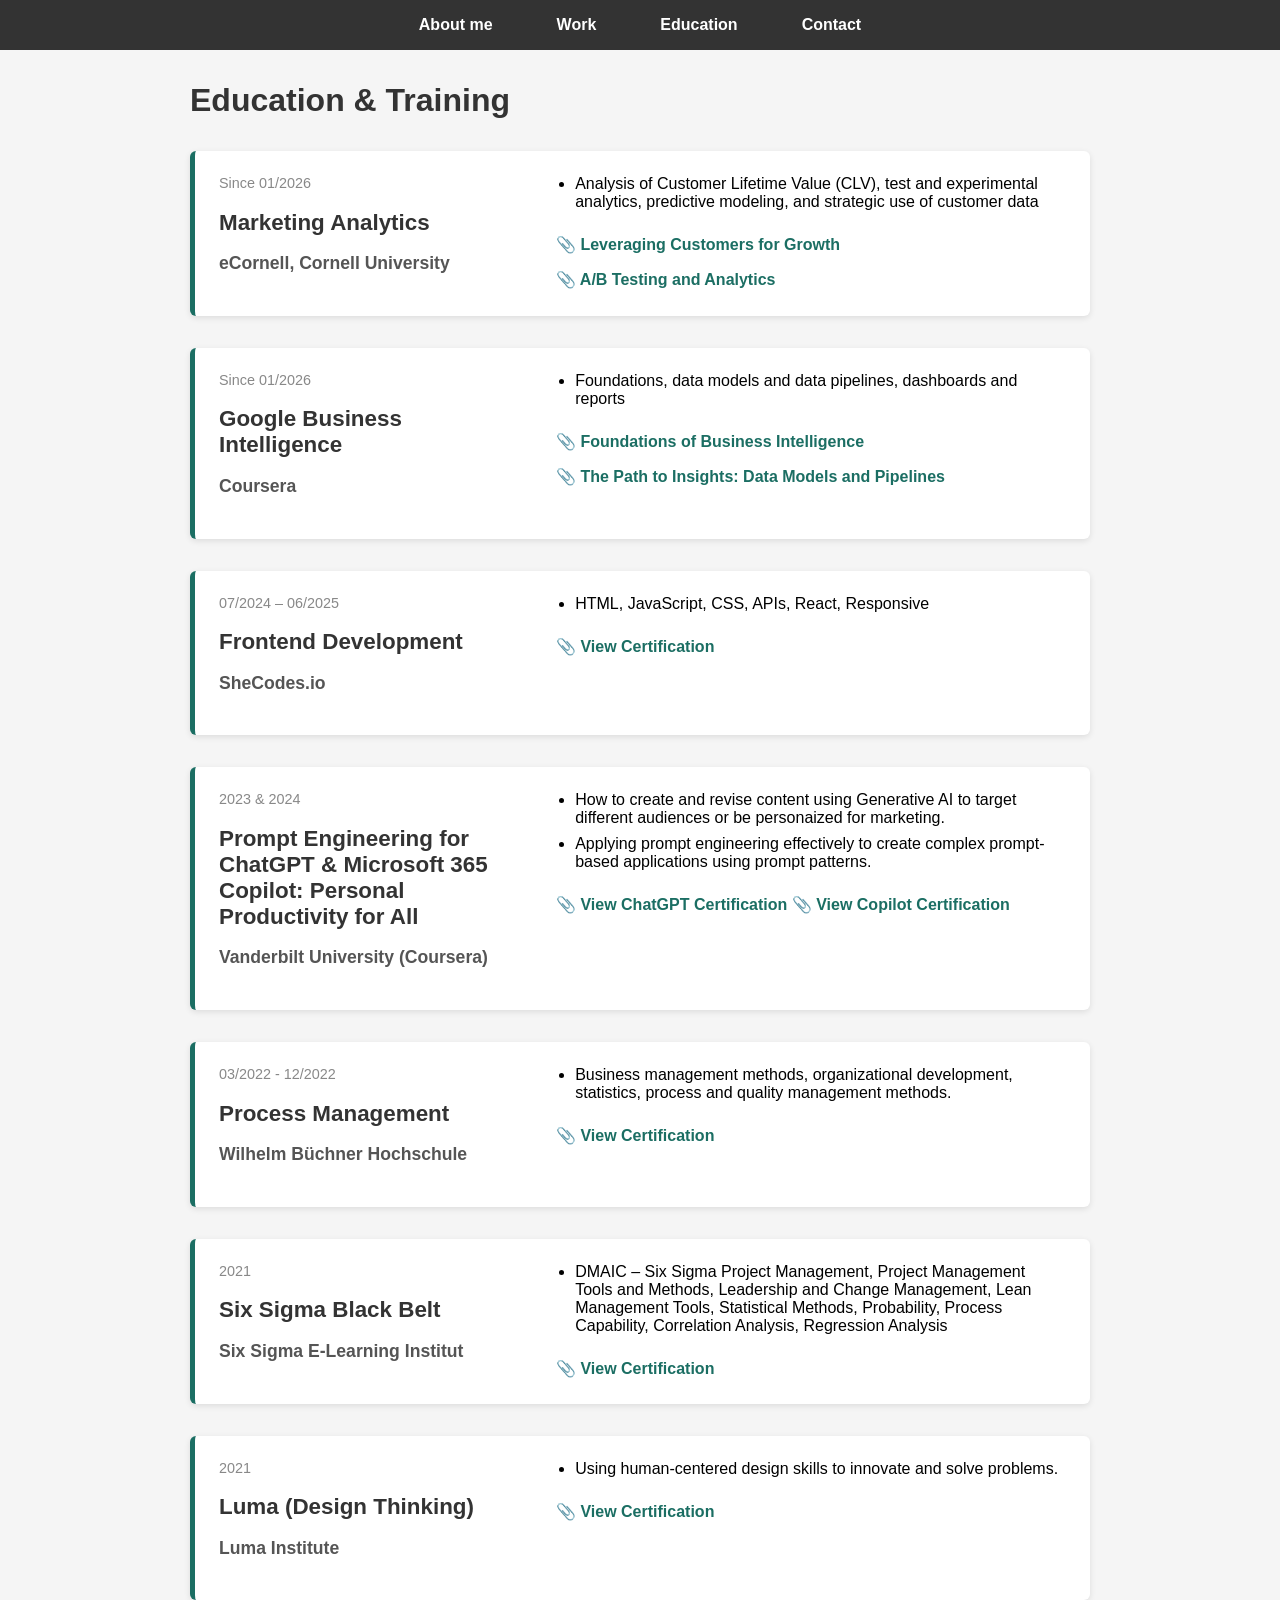
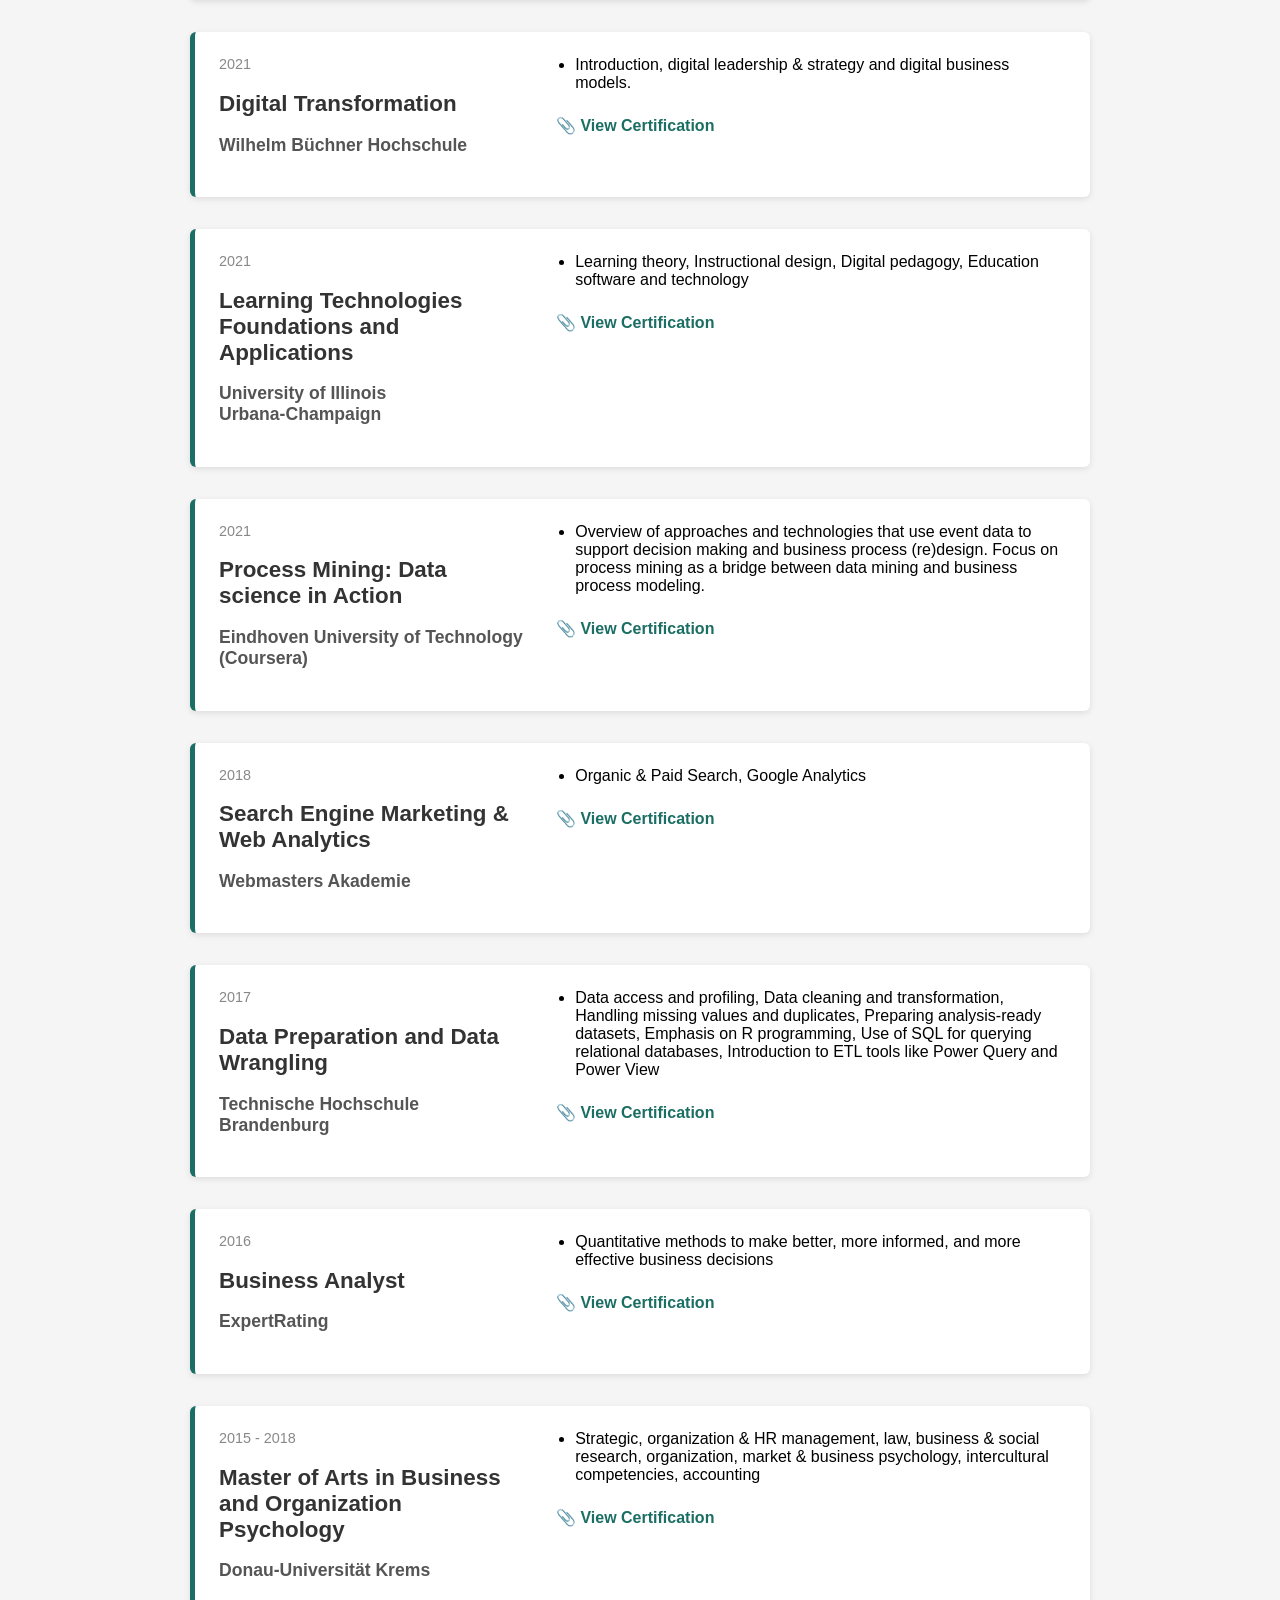
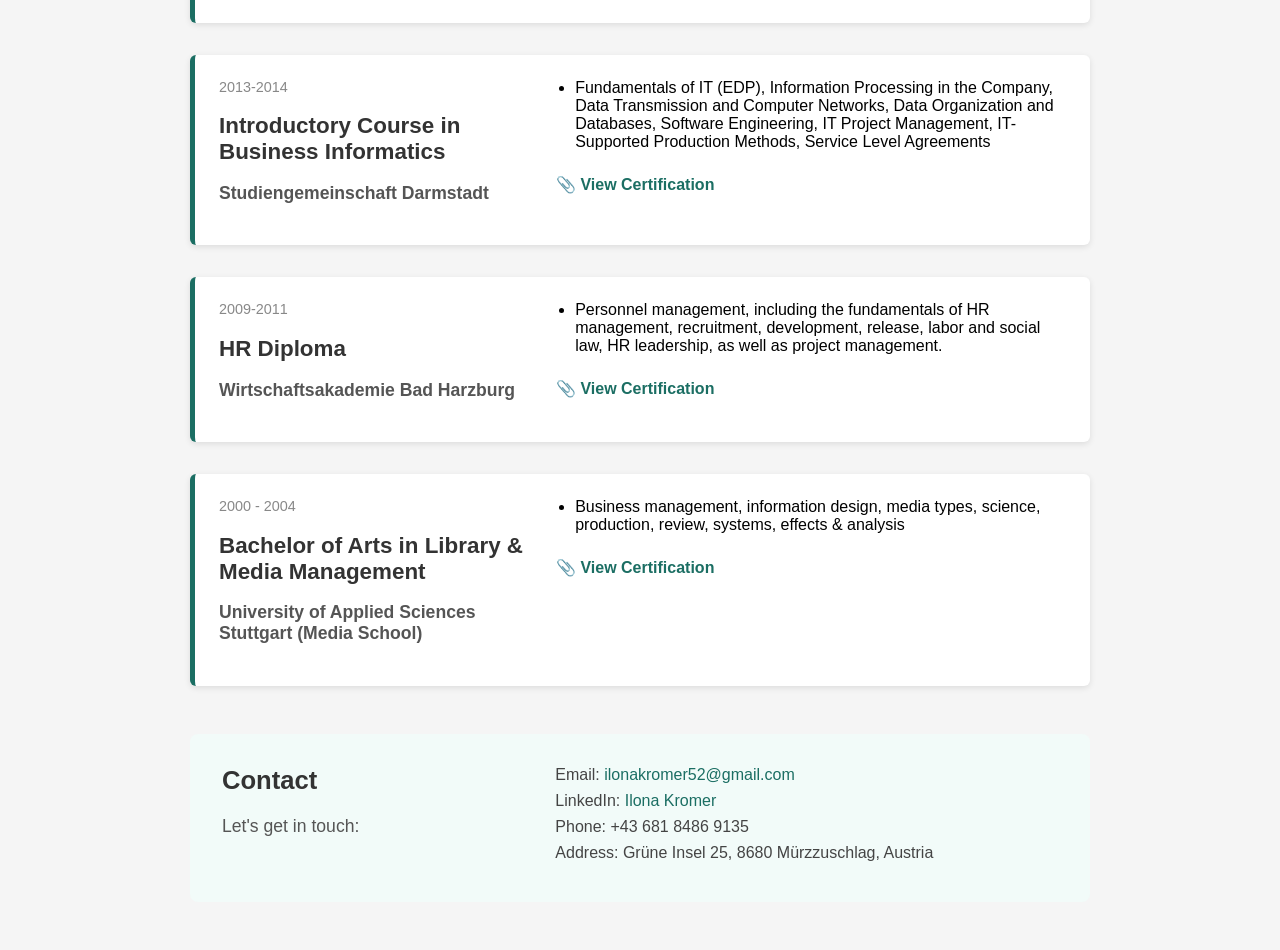
==== education.html @ 9df0b6dc "Initial commit" ====
<!DOCTYPE html>
<html lang="en">
<head>
  <meta name="robots" content="noindex, nofollow">
  <meta charset="UTF-8" />
  <meta name="viewport" content="width=device-width, initial-scale=1.0" />
  <title>Education</title>
  <link rel="stylesheet" href="style.css" />
</head>
<body>
  <nav class="navbar">
    <ul class="nav-list">
      <li><a href="index.html">About me</a></li>
      <li><a href="work.html">Work</a></li>
      <li><a href="education.html">Education</a></li>
       <li><a href="#contact">Contact</a></li>
    </ul>
  </nav>

  <div class="container">
    <h1>Education & Training</h1>
<!-- FirstA Education Card -->
    <div class="edu-card">
      <div class="edu-left">
        <span class="edu-time">Since 01/2026</span>
        <h2 class="edu-course">Marketing Analytics</h2>
        <h3 class="edu-institution">eCornell, Cornell University</h3>
      </div>
      <div class="edu-right">
        <ul class="edu-tasks">
          <li>Analysis of Customer Lifetime Value (CLV), test and experimental analytics, predictive modeling, and strategic use of customer data</li>
          </ul>
        <a class="edu-download" href="ConfirmationOfCompletion_LeveragingCustomersforGrowth.pdf" target="_blank" download>📎 Leveraging Customers for Growth</a><br>
        <a class="edu-download" href="ConfirmationOfCompletionTestingandAnalytics.pdf" target="_blank" download>📎 A/B Testing and Analytics</a>
      </div>
    </div><!-- FirstB Education Card -->
    <div class="edu-card">
      <div class="edu-left">
        <span class="edu-time">Since 01/2026</span>
        <h2 class="edu-course">Google Business Intelligence</h2>
        <h3 class="edu-institution">Coursera</h3>
      </div>
      <div class="edu-right">
        <ul class="edu-tasks">
          <li>Foundations, data models and data pipelines, dashboards and reports</li>
          </ul>
        <a class="edu-download" href="Coursera_Fondationsofbusinessintelligence.pdf" target="_blank" download>📎 Foundations of Business Intelligence</a><br>
         <a class="edu-download" href="Coursera_Datamodelsandpipelines.pdf" target="_blank" download>📎 The Path to Insights: Data Models and Pipelines</a>
      </div>
      </div>
    
    <!-- FirstC Education Card -->
    <div class="edu-card">
      <div class="edu-left">
        <span class="edu-time">07/2024 – 06/2025</span>
        <h2 class="edu-course">Frontend Development</h2>
        <h3 class="edu-institution">SheCodes.io</h3>
      </div>
      <div class="edu-right">
        <ul class="edu-tasks">
          <li>HTML, JavaScript, CSS, APIs, React, Responsive</li>
          </ul>
        <a class="edu-download" href="https://www.shecodes.io/certificates/c8ff155c09fa15ffcf0c9c546fc94eca" target="_blank" download>📎 View Certification</a>
      </div>
    </div>

    <!-- Second Education Card -->
    <div class="edu-card">
      <div class="edu-left">
        <span class="edu-time">2023 & 2024</span>
        <h2 class="edu-course">Prompt Engineering for ChatGPT & Microsoft 365 Copilot: Personal Productivity for All</h2>
        <h3 class="edu-institution">Vanderbilt University (Coursera)</h3>
      </div>
      <div class="edu-right">
        <ul class="edu-tasks">
          <li>How to create and revise content using Generative AI to target different audiences or be personaized for marketing.</li>
          <li>Applying prompt engineering effectively to create complex prompt-based applications using prompt patterns.</li> 
        </ul>
        <a class="edu-download" href="https://coursera.org/share/b7564d3cdbf72cab89de0d326e8f38c9" target="_blank" download>📎 View ChatGPT Certification</a>
         <a class="edu-download" href="https://coursera.org/share/c2a1d60d590329255cd60bb11e40ae57" target="_blank" download>📎 View Copilot Certification</a>
      
      </div>
    </div>
<!-- Third Education Card -->
    <div class="edu-card">
      <div class="edu-left">
        <span class="edu-time">03/2022 - 12/2022</span>
        <h2 class="edu-course">Process Management</h2>
        <h3 class="edu-institution"> Wilhelm Büchner Hochschule</h3>
      </div>
      <div class="edu-right">
        <ul class="edu-tasks">
          <li>Business management methods, organizational development, statistics, process and quality management methods.</li> 
        </ul>
        <a class="edu-download" href="Prozessmanagement.pdf" target="_blank">📎 View Certification</a>
      </div>
    </div>
    <!-- Third Education Card -->
    <div class="edu-card">
      <div class="edu-left">
        <span class="edu-time">2021</span>
        <h2 class="edu-course">Six Sigma Black Belt</h2>
        <h3 class="edu-institution"> Six Sigma E-Learning Institut</h3>
      </div>
      <div class="edu-right">
        <ul class="edu-tasks">
          <li>DMAIC – Six Sigma Project Management, Project Management Tools and Methods, Leadership and Change Management, Lean Management Tools, Statistical Methods, Probability, Process Capability, Correlation Analysis, Regression Analysis
      </ul>
        <a class="edu-download" href="Black_Belt.pdf" target="_blank" download>📎 View Certification</a>
      </div>
    </div>
    <!-- ThirdC Education Card -->
    <div class="edu-card">
      <div class="edu-left">
        <span class="edu-time">2021</span>
        <h2 class="edu-course">Luma (Design Thinking)</h2>
        <h3 class="edu-institution"> Luma Institute</h3>
      </div>
      <div class="edu-right">
        <ul class="edu-tasks">
          <li> Using human-centered design skills to innovate and solve problems.</li> 
        </ul>
        <a class="edu-download" href="Luma.pdf" target="_blank" download>📎 View Certification</a>
      </div>
    </div>
    <!-- Fourth Education Card -->
    <div class="edu-card">
      <div class="edu-left">
        <span class="edu-time">2021</span>
        <h2 class="edu-course">Digital Transformation</h2>
        <h3 class="edu-institution"> Wilhelm Büchner Hochschule</h3>
      </div>
      <div class="edu-right">
        <ul class="edu-tasks">
          <li>Introduction, digital leadership & strategy and digital business models.</li> 
        </ul>
        <a class="edu-download" href="Digitale_Transformation.pdf" target="_blank">📎 View Certification</a>
      </div>
    </div>
    <!-- FourthA Education Card -->
    <div class="edu-card">
      <div class="edu-left">
        <span class="edu-time">2021</span>
        <h2 class="edu-course">Learning Technologies Foundations and Applications </h2>
        <h3 class="edu-institution"> University of Illinois Urbana‑Champaign</h3>
      </div>
      <div class="edu-right">
        <ul class="edu-tasks">
          <li>Learning theory, Instructional design, Digital pedagogy, Education software and technology
        </ul>
        <a class="edu-download" href="Learning_Technologies.pdf" target="_blank">📎 View Certification</a>
      </div>
    </div>
    <!-- FourthB Education Card -->
    <div class="edu-card">
      <div class="edu-left">
        <span class="edu-time">2021</span>
        <h2 class="edu-course">Process Mining: Data science in Action</h2>
        <h3 class="edu-institution"> Eindhoven University of Technology (Coursera)</h3>
      </div>
      <div class="edu-right">
        <ul class="edu-tasks">
          <li>Overview of approaches and technologies that use event data to support decision making and business process (re)design. Focus on process mining as a bridge between data mining and business process modeling.</li> 
        </ul>
        <a class="edu-download" href="https://coursera.org/share/8fd2d628d52ee7a53a643d163cfc325a" target="_blank" download>📎 View Certification</a>
      </div>
    </div>
     <!-- Fifth Education Card -->
    <div class="edu-card">
      <div class="edu-left">
        <span class="edu-time">2018</span>
        <h2 class="edu-course">Search Engine Marketing & Web Analytics</h2>
        <h3 class="edu-institution"> Webmasters Akademie</h3>
      </div>
      <div class="edu-right">
        <ul class="edu-tasks">
          <li>Organic & Paid Search, Google Analytics</li> 
        </ul>
        <a class="edu-download" href="SEM.pdf" target="_blank">📎 View Certification</a>
      </div>
    </div>
    <!-- FifthB Education Card -->
    <div class="edu-card">
      <div class="edu-left">
        <span class="edu-time">2017</span>
        <h2 class="edu-course">Data Preparation and Data Wrangling</h2>
        <h3 class="edu-institution"> Technische Hochschule Brandenburg</h3>
      </div>
      <div class="edu-right">
        <ul class="edu-tasks">
          <li>Data access and profiling, Data cleaning and transformation, Handling missing values and duplicates, Preparing analysis-ready datasets, Emphasis on R programming, Use of SQL for querying relational databases, Introduction to ETL tools like Power Query and Power View
      </ul>
        <a class="edu-download" href="Brandenburg.pdf" target="_blank">📎 View Certification</a>
      </div>
    </div>
     <!-- FifthC Education Card -->
    <div class="edu-card">
      <div class="edu-left">
        <span class="edu-time">2016</span>
        <h2 class="edu-course">Business Analyst</h2>
        <h3 class="edu-institution"> ExpertRating</h3>
      </div>
      <div class="edu-right">
         <ul class="edu-tasks">
          <li>Quantitative methods to make better, more informed, and more effective business decisions</li> 
        </ul>
        <a class="edu-download" href="Business_Analyst.pdf" target="_blank">📎 View Certification</a>
      </div>
    </div>
     <!-- Sixth Education Card -->
    <div class="edu-card">
      <div class="edu-left">
        <span class="edu-time">2015 - 2018</span>
        <h2 class="edu-course">Master of Arts in Business and Organization Psychology</h2>
        <h3 class="edu-institution"> Donau-Universität Krems</h3>
      </div>
      <div class="edu-right">
        <ul class="edu-tasks">
          <li>Strategic, organization & HR management, law, business & social 
research, organization, market & business psychology, intercultural 
competencies, accounting</li> 
        </ul>
        <a class="edu-download" href="Krems.pdf" target="_blank">📎 View Certification</a>
      </div>
    </div>
     <!-- SixthB Education Card -->
    <div class="edu-card">
      <div class="edu-left">
        <span class="edu-time">2013-2014</span>
        <h2 class="edu-course">Introductory Course in Business Informatics</h2>
        <h3 class="edu-institution"> Studiengemeinschaft Darmstadt</h3>
      </div>
      <div class="edu-right">
        <ul class="edu-tasks">
          <li>Fundamentals of IT (EDP), Information Processing in the Company, Data Transmission and Computer Networks, Data Organization and Databases, Software Engineering, IT Project Management, IT-Supported Production Methods, Service Level Agreements</li> 
        </ul>
        <a class="edu-download" href="Darmstadt.pdf" target="_blank">📎 View Certification</a>
      </div>
    </div>
     <!-- SixthC Education Card -->
    <div class="edu-card">
      <div class="edu-left">
        <span class="edu-time">2009-2011</span>
        <h2 class="edu-course">HR Diploma</h2>
        <h3 class="edu-institution"> Wirtschaftsakademie Bad Harzburg</h3>
      </div>
      <div class="edu-right">
        <ul class="edu-tasks">
          <li>Personnel management, including the fundamentals of HR management, recruitment, development, release, labor and social law, HR leadership, as well as project management.</li> 
        </ul>
        <a class="edu-download" href="Harzburg.pdf" target="_blank">📎 View Certification</a>
      </div>
    </div>
     <!-- Seventh Education Card -->
    <div class="edu-card">
      <div class="edu-left">
        <span class="edu-time">2000 - 2004</span>
        <h2 class="edu-course">Bachelor of Arts in Library & Media Management </h2>
        <h3 class="edu-institution"> University of Applied Sciences Stuttgart (Media School)</h3>
      </div>
      <div class="edu-right">
        <ul class="edu-tasks">
          <li>Business management, information design, media types, science, production, review, systems, effects & analysis</li> 
        </ul>
        <a class="edu-download" href="HdM.pdf" target="_blank">📎 View Certification</a>
      </div>
    </div>
     <!-- This closes the .container properly -->

  <section id="contact" class="contact-box">
    <div class="contact-content">
      <div class="contact-left">
        <h2>Contact</h2>
        <p>Let's get in touch:</p>
      </div>
      <div class="contact-right">
        <ul>
          <li>Email: <a href="mailto:ilonakromer52@gmail.com">ilonakromer52@gmail.com</a></li>
          <li>LinkedIn: <a href="https://www.linkedin.com/in/ilona-kromer-66a8992a/" target="_blank">Ilona Kromer</a></li>
          <li>Phone: +43 681 8486 9135</li>
          <li>Address: Grüne Insel 25, 8680 Mürzzuschlag, Austria</li>
        </ul>
      </div>
    </div>
  </section>
 
</body>
</html>
---- style.css ----
/* Base styles */
body {
  font-family: Arial, sans-serif;
  margin: 0;
  padding: 0;
  background-color: #f5f5f5;
}

/* Navigation bar */
.navbar {
  background-color: #333;
  padding: 1rem;
}

.nav-list {
  list-style: none;
  display: flex;
  gap: 2rem;
  margin: 0;
  padding: 0;
}

.nav-list li a {
  color: #fff;
  text-decoration: none;
  font-weight: bold;
}

nav ul {
  display: flex;
  justify-content: center;
  list-style: none;
  padding: 0;
}

nav li {
  margin: 0 1rem;
}

nav a {
  color: #1B6E63;
  text-decoration: none;
  transition: color 0.3s ease, transform 0.3s ease;
}

nav a:hover {
  color: #1B6E63;
  transform: translateY(-2px);
}

/* Page container */
.container {
  max-width: 900px;
  margin: 2rem auto;
  padding: 0 1rem;
}

h1 {
  font-size: 2rem;
  margin-bottom: 2rem;
  color: #333;
}

/* Job card styling */
.job-card {
  background-color: #fff;
  border-left: 5px solid #1B6E63;
  padding: 1.5rem;
  margin-bottom: 2rem;
  box-shadow: 0 2px 6px rgba(0,0,0,0.1);
  border-radius: 6px;
}

.job-card h2 {
  font-size: 1.2rem;
  margin-bottom: 0.5rem;
}

.job-card h3 {
  font-size: 1.0rem;
  margin-bottom: 0.3rem;
}

.job-content {
  display: flex;
  flex-wrap: wrap;
  gap: 2rem;
}

.job-left {
  flex: 1 1 250px;
}

.job-right {
  flex: 2 1 400px;
}

.job-time {
  font-size: 0.9rem;
  color: #888;
  display: block;
  margin-bottom: 0.5rem;
}

.job-title {
  font-size: 1.4rem;
  color: #333;
  margin-bottom: 0.3rem;
}

.job-employer {
  font-size: 1.1rem;
  color: #555;
}

.job-tasks {
  margin: 0;
  padding-left: 1.2rem;
}

.job-tasks li {
  margin-bottom: 0.5rem;
  list-style-type: disc;
}

.job-download {
  display: inline-block;
  margin-top: 1rem;
  color: #1B6E63;
  text-decoration: none;
  font-weight: bold;
}

.job-download:hover {
  text-decoration: underline;
}

/* Education card styling */
.edu-card {
  background-color: #fff;
  border-left: 5px solid #1B6E63;
  padding: 1.5rem;
  margin-bottom: 2rem;
  box-shadow: 0 2px 6px rgba(0,0,0,0.1);
  border-radius: 6px;
  display: flex;
  flex-wrap: wrap;
  gap: 2rem;
}

.edu-content {
  display: flex;
  flex-wrap: wrap;
  gap: 2rem;
}

.edu-left {
  flex: 1 1 250px;
}

.edu-right {
  flex: 2 1 400px;
}

.edu-time {
  font-size: 0.9rem;
  color: #888;
  display: block;
  margin-bottom: 0.5rem;
}

.edu-course {
  font-size: 1.4rem;
  color: #333;
  margin-bottom: 0.3rem;
}

.edu-institution {
  font-size: 1.1rem;
  color: #555;
}

.edu-summary {
  font-size: 1rem;
  color: #444;
  line-height: 1.6;
}

.edu-tasks {
  margin: 0;
  padding-left: 1.2rem;
}

.edu-tasks li {
  margin-bottom: 0.5rem;
  list-style-type: disc;
}

.edu-download {
  display: inline-block;
  margin-top: 1rem;
  color: #1B6E63;
  text-decoration: none;
  font-weight: bold;
}

.edu-download:hover {
  text-decoration: underline;
}

/* Timeline container */
.timeline {
  position: relative;
  margin-left: 1rem;
  padding-left: 2rem;
  border-left: 3px solid #4caf50;
}

/* ─────────────────────────────── */
/* HOME PAGE STYLES — NEW ADDITIONS */
/* ─────────────────────────────── */

.summary {
  font-size: 1.1rem;
  margin: 1rem 0 2rem;
  text-align: center;
  color: #444;
}

section {
  margin-bottom: 3rem;
}

.skill-box {
  background: #E6F2EF;
  padding: 1rem;
  margin-bottom: 1rem;
  border-radius: 8px;
}

.skill-box h3 {
  margin-top: 0;
  color: #333;
}

.skill-box ul {
  padding-left: 1.2rem;
}

.skill-box li {
  margin-bottom: 0.5rem;
}

blockquote {
  background: #fff;
  border-left: 4px solid #1B6E63;
  padding: 1rem;
  margin: 1rem 0;
  font-style: italic;
  box-shadow: 0 1px 4px rgba(0,0,0,0.05);
}

cite {
  display: block;
  margin-top: 0.5rem;
  font-weight: bold;
  color: #555;
}

#contact ul {
  list-style: none;
  padding-left: 0;
}

#contact li {
  margin-bottom: 0.5rem;
}

#contact a {
  color: #1B6E63;
  text-decoration: none;
}

#contact a:hover {
  text-decoration: underline;
}

.skills-row {
  display: flex;
  flex-wrap: wrap;
  gap: 1rem;
  justify-content: space-between;
}

.skill-box {
  flex: 1 1 250px;
  background: #E6F2EF;
  padding: 1rem;
  border-radius: 8px;
}

.job-content {
  display: flex;
  flex-wrap: wrap;
  gap: 2rem;
  align-items: flex-start;
}

.job-left,
.job-right,
.job-testimonial {
  flex: 1 1 30%;
}

.testimonial-box {
  background-color: #F2FBF9;
  border-left: 4px solid #1B6E63;
  padding: 1rem;
  border-radius: 8px;
  font-style: italic;
  box-shadow: 0 2px 6px rgba(0, 0, 0, 0.1);
  position: relative;
}

.testimonial-box::before {
  content: "“";
  font-size: 2rem;
  color: #1B6E63;
  position: absolute;
  top: -10px;
  left: 10px;
}

.testimonial-box::after {
  content: "”";
  font-size: 2rem;
  color: #1B6E63;
  position: absolute;
  bottom: -10px;
  right: 10px;
}

.testimonial-author {
  display: block;
  margin-top: 0.5rem;
  font-weight: bold;
  color: #333;
}

.testimonial-link {
  display: block;
  margin-top: 0.5rem;
  font-size: 0.9rem;
  color: #1B6E63;
  text-decoration: underline;
}

.contact-box {
  background-color: #F2FBF9; /* lighter blue accent */
  padding: 2rem;
  border-radius: 8px;
  display: flex;
  flex-direction: column;
  margin-top: 3rem;
}

.contact-content {
  display: flex;
  flex-wrap: wrap;
  justify-content: space-between;
  gap: 2rem;
}

.contact-left {
  flex: 1 1 250px;
}

.contact-left h2 {
  margin-top: 0;
  font-size: 1.6rem;
  color: #333;
}

.contact-left p {
  font-size: 1.1rem;
  color: #555;
}

.contact-right {
  flex: 2 1 400px;
}

.contact-right ul {
  list-style: none;
  padding-left: 0;
  margin: 0;
}

.contact-right li {
  margin-bottom: 0.5rem;
  font-size: 1rem;
  color: #444;
}

.contact-right a {
  color: #1B6E63;
  text-decoration: none;
}

.contact-right a:hover {
  text-decoration: underline;
}

.summary-box {
  background-color: #F2FBF9; /* light blue accent */
  padding: 2rem;
  border-radius: 8px;
  margin-bottom: 3rem;
  box-shadow: 0 2px 6px rgba(0,0,0,0.05);
}

.summary-box h2 {
  margin-top: 0;
  font-size: 1.6rem;
  color: #333;
}

.summary-box p {
  font-size: 1.1rem;
  color: #444;
  line-height: 1.6;
  margin-top: 1rem;
}

.job-role {
  font-size: 1rem;
  color: #666;
  margin-bottom: 0.5rem;
}

.testimonial-inline {
  margin-top: 1.5rem;
}

.testimonial-box {
  background-color: #F2FBF9; /* lighter blue accent */
  border-left: 4px solid #1B6E63;
  padding: 1rem 1.5rem;
  border-radius: 8px;
  box-shadow: 0 2px 6px rgba(0, 0, 0, 0.05);
  font-style: italic;
  position: relative;
}

.testimonial-box::before {
  content: "“";
  font-size: 2rem;
  color: #1B6E63;
  position: absolute;
  top: -10px;
  left: 10px;
}

.testimonial-box::after {
  content: "”";
  font-size: 2rem;
  color: #1B6E63;
  position: absolute;
  bottom: -10px;
  right: 10px;
}

.testimonial-author {
  display: block;
  margin-top: 0.5rem;
  font-weight: bold;
  color: #333;
}

.testimonial-link {
  display: block;
  margin-top: 0.5rem;
  font-size: 0.9rem;
  color: #1B6E63;
  text-decoration: underline;
}
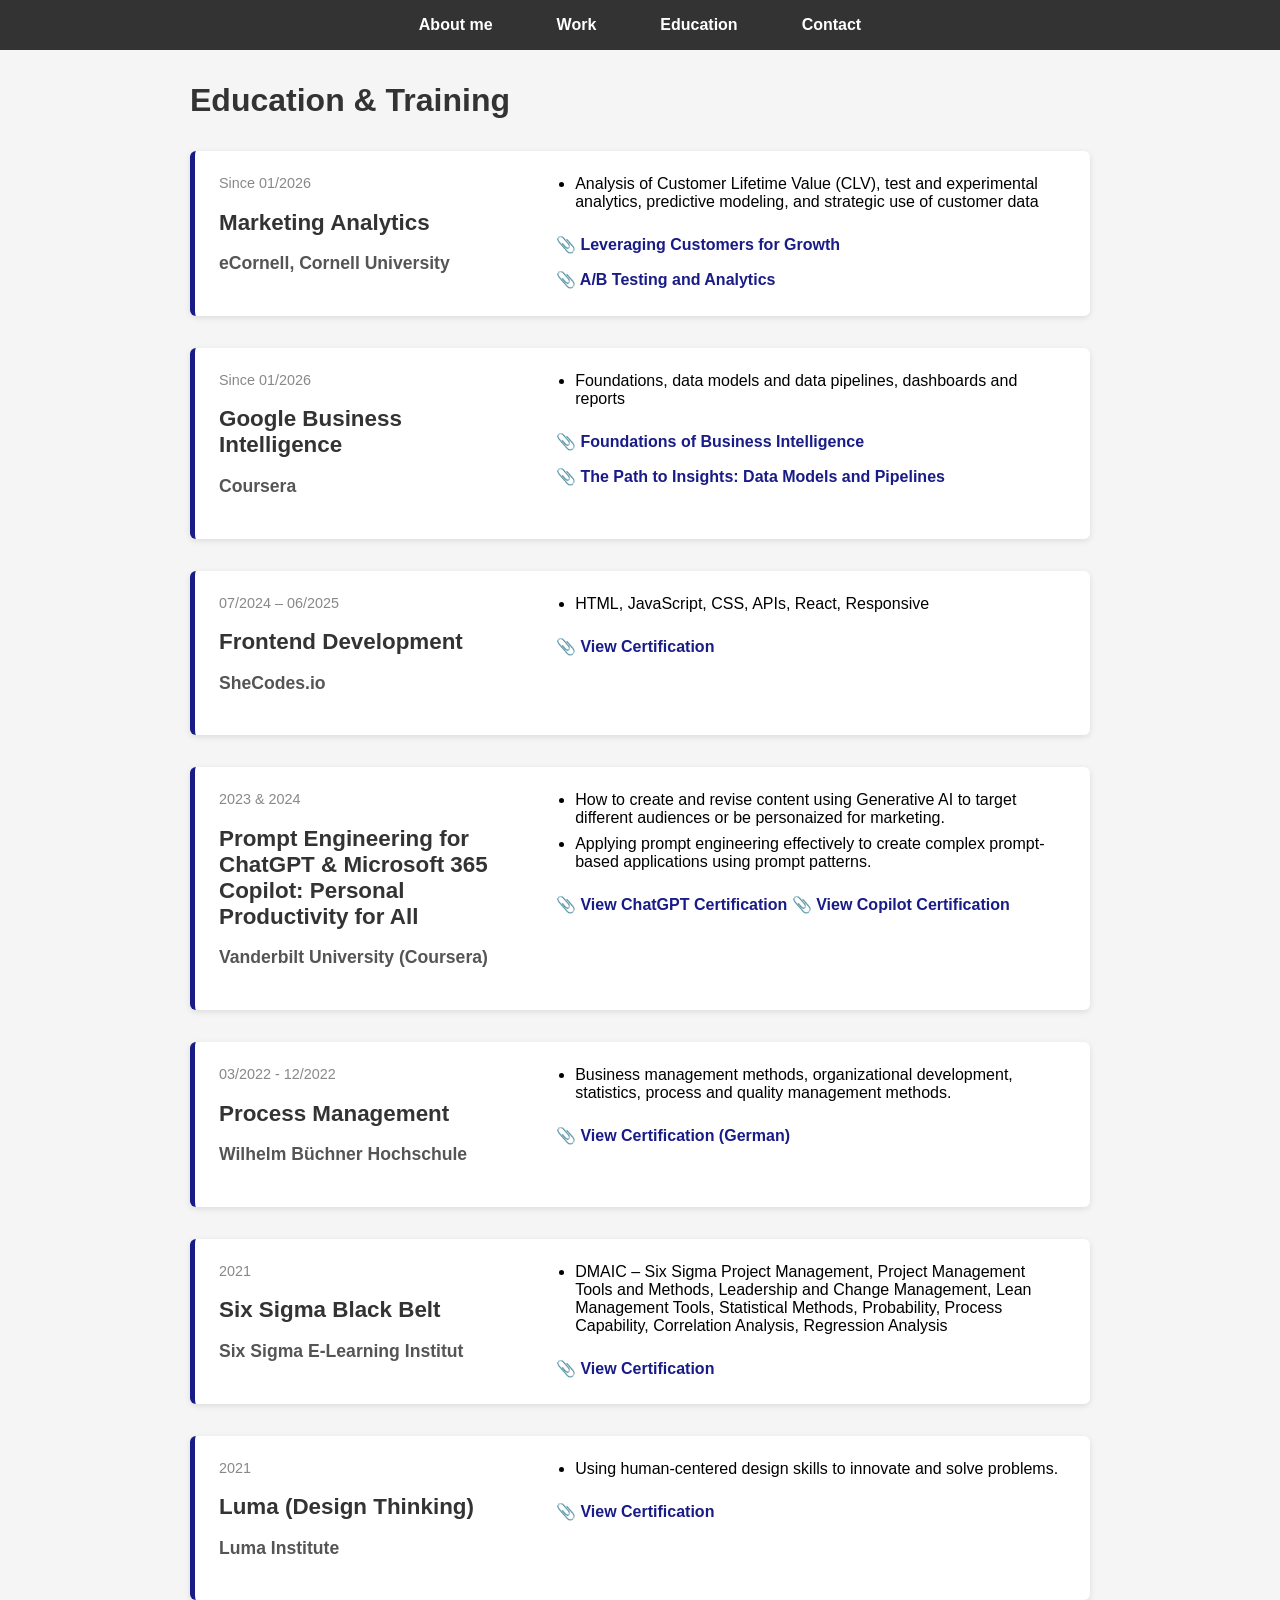
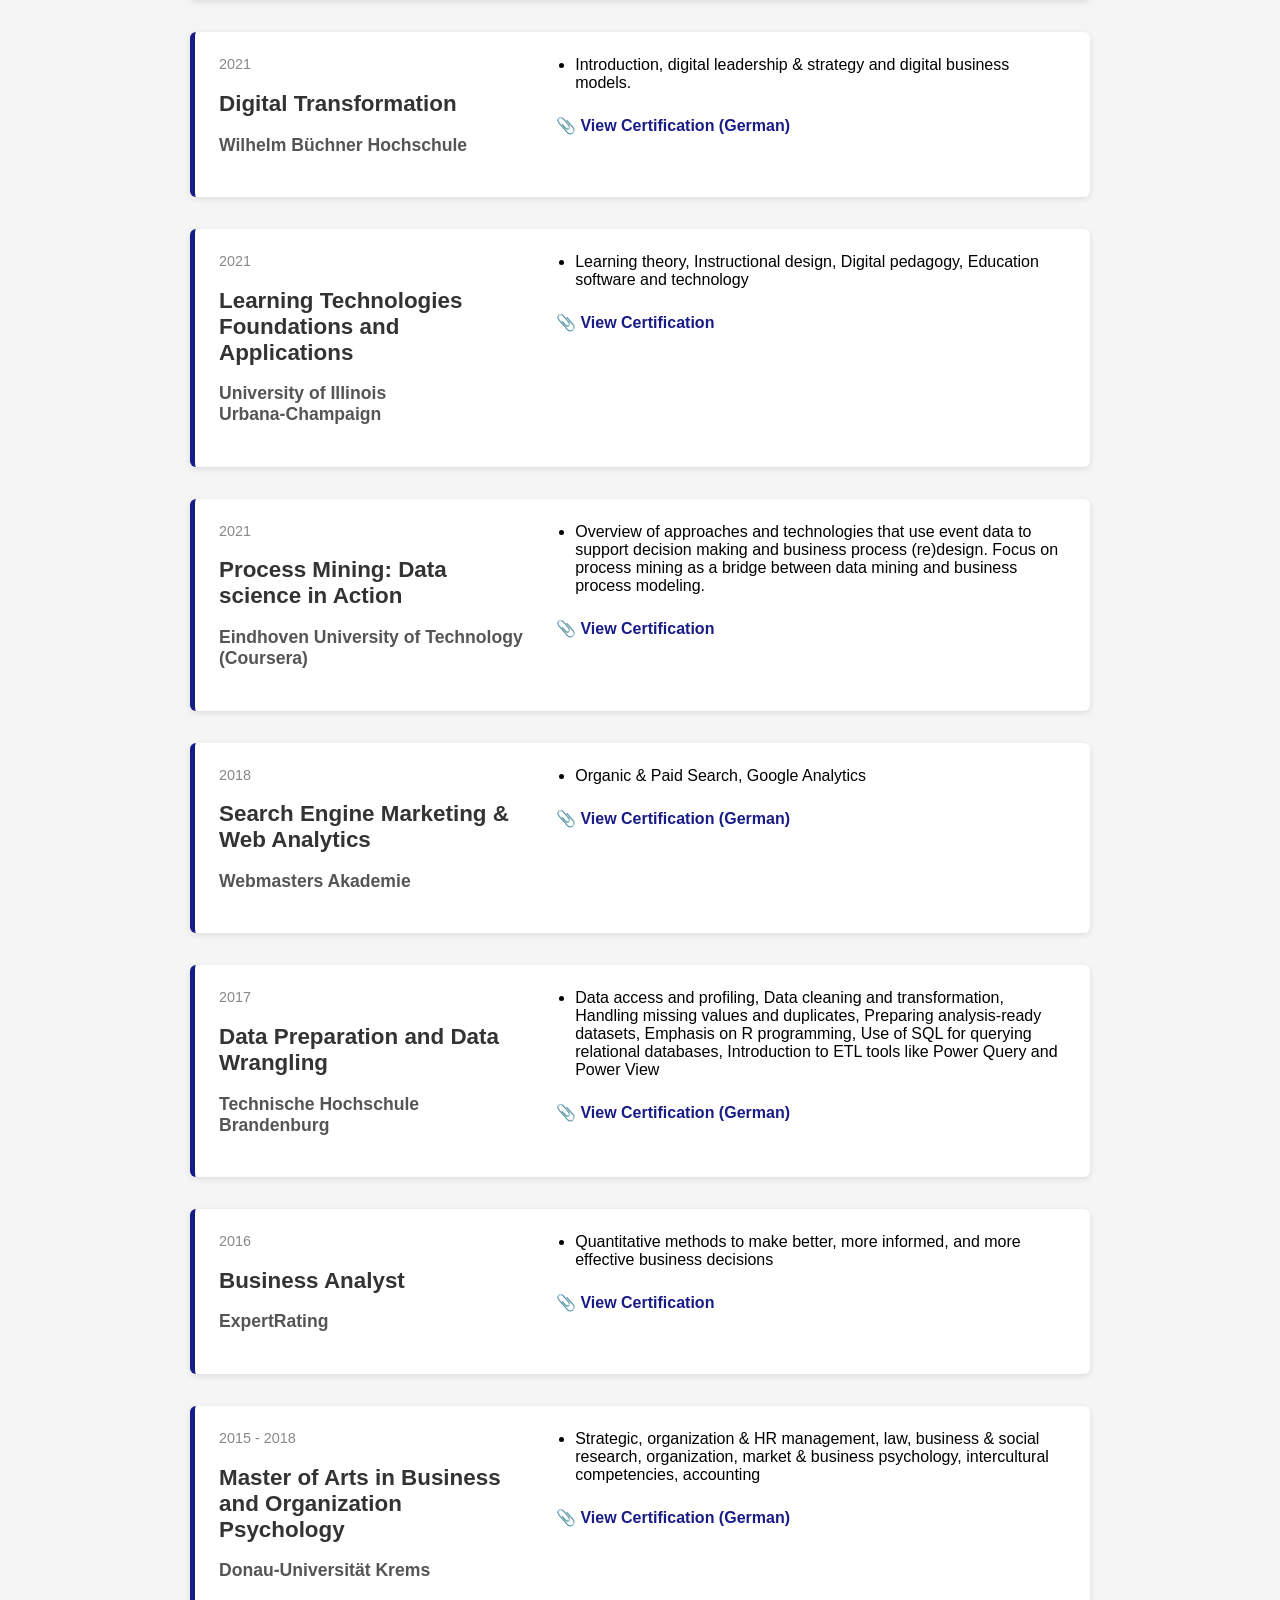
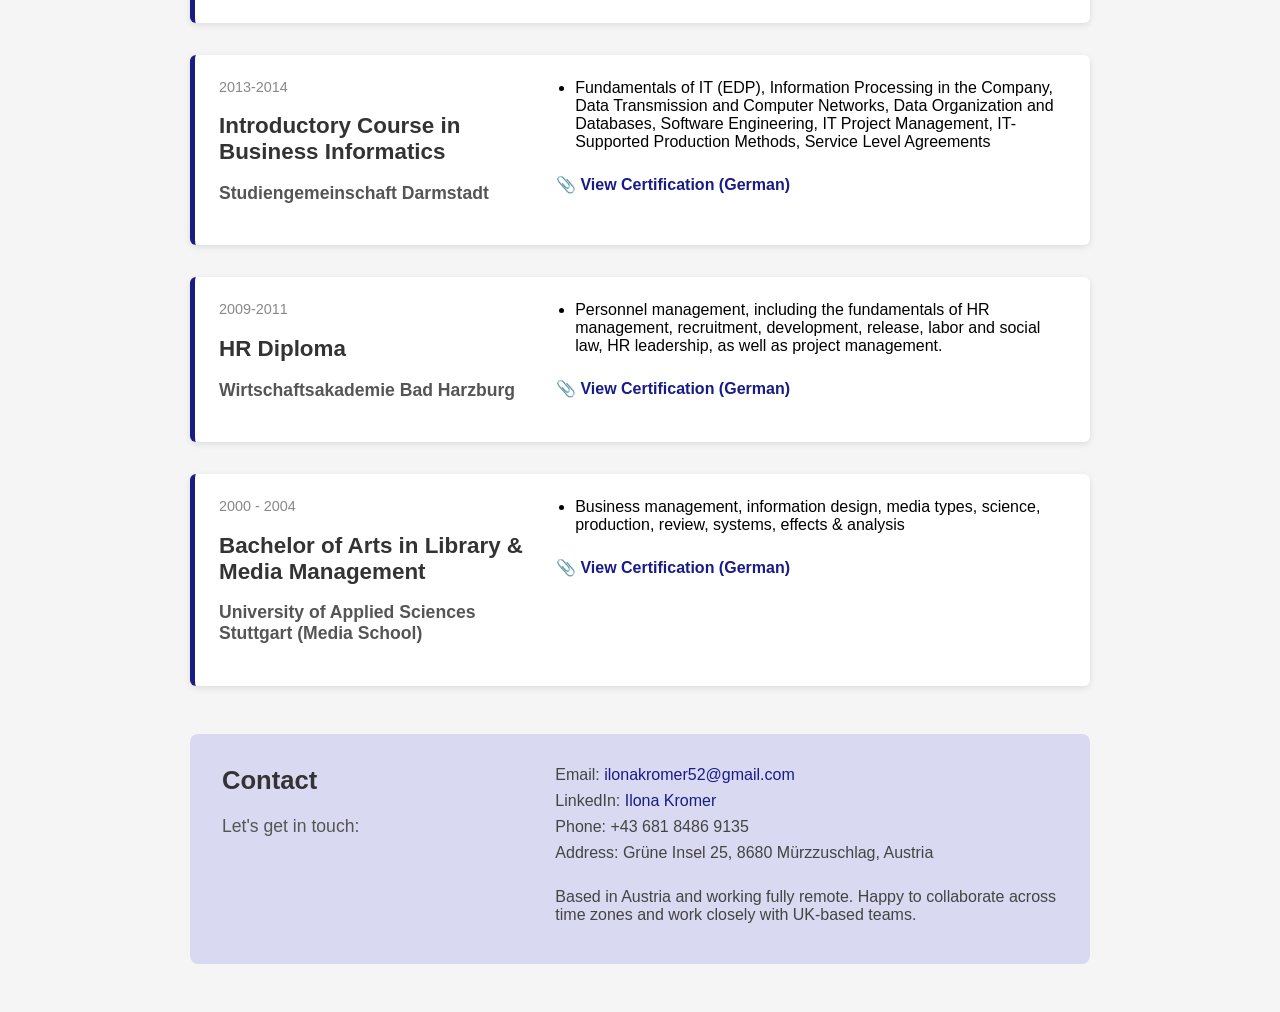
==== commit 9b1ae297: "summary & remote" ====
--- a/education.html
+++ b/education.html
@@ -92,7 +92,7 @@
         <ul class="edu-tasks">
           <li>Business management methods, organizational development, statistics, process and quality management methods.</li> 
         </ul>
-        <a class="edu-download" href="Prozessmanagement.pdf" target="_blank">📎 View Certification</a>
+        <a class="edu-download" href="Prozessmanagement.pdf" target="_blank">📎 View Certification (German)</a>
       </div>
     </div>
     <!-- Third Education Card -->
@@ -134,7 +134,7 @@
         <ul class="edu-tasks">
           <li>Introduction, digital leadership & strategy and digital business models.</li> 
         </ul>
-        <a class="edu-download" href="Digitale_Transformation.pdf" target="_blank">📎 View Certification</a>
+        <a class="edu-download" href="Digitale_Transformation.pdf" target="_blank">📎 View Certification (German)</a>
       </div>
     </div>
     <!-- FourthA Education Card -->
@@ -176,7 +176,7 @@
         <ul class="edu-tasks">
           <li>Organic & Paid Search, Google Analytics</li> 
         </ul>
-        <a class="edu-download" href="SEM.pdf" target="_blank">📎 View Certification</a>
+        <a class="edu-download" href="SEM.pdf" target="_blank">📎 View Certification (German)</a>
       </div>
     </div>
     <!-- FifthB Education Card -->
@@ -190,7 +190,7 @@
         <ul class="edu-tasks">
           <li>Data access and profiling, Data cleaning and transformation, Handling missing values and duplicates, Preparing analysis-ready datasets, Emphasis on R programming, Use of SQL for querying relational databases, Introduction to ETL tools like Power Query and Power View
       </ul>
-        <a class="edu-download" href="Brandenburg.pdf" target="_blank">📎 View Certification</a>
+        <a class="edu-download" href="Brandenburg.pdf" target="_blank">📎 View Certification (German)</a>
       </div>
     </div>
      <!-- FifthC Education Card -->
@@ -220,7 +220,7 @@
 research, organization, market & business psychology, intercultural 
 competencies, accounting</li> 
         </ul>
-        <a class="edu-download" href="Krems.pdf" target="_blank">📎 View Certification</a>
+        <a class="edu-download" href="Krems.pdf" target="_blank">📎 View Certification (German)</a>
       </div>
     </div>
      <!-- SixthB Education Card -->
@@ -234,7 +234,7 @@
         <ul class="edu-tasks">
           <li>Fundamentals of IT (EDP), Information Processing in the Company, Data Transmission and Computer Networks, Data Organization and Databases, Software Engineering, IT Project Management, IT-Supported Production Methods, Service Level Agreements</li> 
         </ul>
-        <a class="edu-download" href="Darmstadt.pdf" target="_blank">📎 View Certification</a>
+        <a class="edu-download" href="Darmstadt.pdf" target="_blank">📎 View Certification (German)</a>
       </div>
     </div>
      <!-- SixthC Education Card -->
@@ -248,7 +248,7 @@
         <ul class="edu-tasks">
           <li>Personnel management, including the fundamentals of HR management, recruitment, development, release, labor and social law, HR leadership, as well as project management.</li> 
         </ul>
-        <a class="edu-download" href="Harzburg.pdf" target="_blank">📎 View Certification</a>
+        <a class="edu-download" href="Harzburg.pdf" target="_blank">📎 View Certification (German)</a>
       </div>
     </div>
      <!-- Seventh Education Card -->
@@ -262,7 +262,7 @@
         <ul class="edu-tasks">
           <li>Business management, information design, media types, science, production, review, systems, effects & analysis</li> 
         </ul>
-        <a class="edu-download" href="HdM.pdf" target="_blank">📎 View Certification</a>
+        <a class="edu-download" href="HdM.pdf" target="_blank">📎 View Certification (German)</a>
       </div>
     </div>
      <!-- This closes the .container properly -->
@@ -278,7 +278,8 @@
           <li>Email: <a href="mailto:ilonakromer52@gmail.com">ilonakromer52@gmail.com</a></li>
           <li>LinkedIn: <a href="https://www.linkedin.com/in/ilona-kromer-66a8992a/" target="_blank">Ilona Kromer</a></li>
           <li>Phone: +43 681 8486 9135</li>
-          <li>Address: Grüne Insel 25, 8680 Mürzzuschlag, Austria</li>
+          <li>Address: Grüne Insel 25, 8680 Mürzzuschlag, Austria</li><br>
+          <li>Based in Austria and working fully remote. Happy to collaborate across time zones and work closely with UK‑based teams.</li>
         </ul>
       </div>
     </div>
--- a/style.css
+++ b/style.css
@@ -38,13 +38,13 @@
 }
 
 nav a {
-  color: #1B6E63;
+  color: #191b87;
   text-decoration: none;
   transition: color 0.3s ease, transform 0.3s ease;
 }
 
 nav a:hover {
-  color: #1B6E63;
+  color: #191b87;
   transform: translateY(-2px);
 }
 
@@ -64,7 +64,7 @@
 /* Job card styling */
 .job-card {
   background-color: #fff;
-  border-left: 5px solid #1B6E63;
+  border-left: 5px solid #191b87;
   padding: 1.5rem;
   margin-bottom: 2rem;
   box-shadow: 0 2px 6px rgba(0,0,0,0.1);
@@ -126,7 +126,7 @@
 .job-download {
   display: inline-block;
   margin-top: 1rem;
-  color: #1B6E63;
+  color: #191b87;
   text-decoration: none;
   font-weight: bold;
 }
@@ -138,7 +138,7 @@
 /* Education card styling */
 .edu-card {
   background-color: #fff;
-  border-left: 5px solid #1B6E63;
+  border-left: 5px solid #191b87;
   padding: 1.5rem;
   margin-bottom: 2rem;
   box-shadow: 0 2px 6px rgba(0,0,0,0.1);
@@ -199,7 +199,7 @@
 .edu-download {
   display: inline-block;
   margin-top: 1rem;
-  color: #1B6E63;
+  color: #191b87;
   text-decoration: none;
   font-weight: bold;
 }
@@ -213,13 +213,10 @@
   position: relative;
   margin-left: 1rem;
   padding-left: 2rem;
-  border-left: 3px solid #4caf50;
-}
-
-/* ─────────────────────────────── */
-/* HOME PAGE STYLES — NEW ADDITIONS */
-/* ─────────────────────────────── */
-
+  border-left: 3px solid #6A6CCF;
+}
+
+/* HOME PAGE STYLES */
 .summary {
   font-size: 1.1rem;
   margin: 1rem 0 2rem;
@@ -231,8 +228,10 @@
   margin-bottom: 3rem;
 }
 
+/* Skill-box with second highlight color */
 .skill-box {
-  background: #E6F2EF;
+  flex: 1 1 250px;
+  background: #6A6CCF; /* second highlight color */
   padding: 1rem;
   margin-bottom: 1rem;
   border-radius: 8px;
@@ -240,7 +239,7 @@
 
 .skill-box h3 {
   margin-top: 0;
-  color: #333;
+  color: #fff;
 }
 
 .skill-box ul {
@@ -249,11 +248,12 @@
 
 .skill-box li {
   margin-bottom: 0.5rem;
+  color: #fff;
 }
 
 blockquote {
   background: #fff;
-  border-left: 4px solid #1B6E63;
+  border-left: 4px solid #191b87;
   padding: 1rem;
   margin: 1rem 0;
   font-style: italic;
@@ -277,7 +277,7 @@
 }
 
 #contact a {
-  color: #1B6E63;
+  color: #191b87;
   text-decoration: none;
 }
 
@@ -290,13 +290,6 @@
   flex-wrap: wrap;
   gap: 1rem;
   justify-content: space-between;
-}
-
-.skill-box {
-  flex: 1 1 250px;
-  background: #E6F2EF;
-  padding: 1rem;
-  border-radius: 8px;
 }
 
 .job-content {
@@ -312,20 +305,21 @@
   flex: 1 1 30%;
 }
 
+/* Testimonial-box */
 .testimonial-box {
-  background-color: #F2FBF9;
-  border-left: 4px solid #1B6E63;
-  padding: 1rem;
+  background-color: #D9DAF2;
+  border-left: 4px solid #191b87;
+  padding: 1rem 1.5rem;
   border-radius: 8px;
+  box-shadow: 0 2px 6px rgba(0, 0, 0, 0.05);
   font-style: italic;
-  box-shadow: 0 2px 6px rgba(0, 0, 0, 0.1);
   position: relative;
 }
 
 .testimonial-box::before {
   content: "“";
   font-size: 2rem;
-  color: #1B6E63;
+  color: #191b87;
   position: absolute;
   top: -10px;
   left: 10px;
@@ -334,7 +328,7 @@
 .testimonial-box::after {
   content: "”";
   font-size: 2rem;
-  color: #1B6E63;
+  color: #191b87;
   position: absolute;
   bottom: -10px;
   right: 10px;
@@ -351,12 +345,12 @@
   display: block;
   margin-top: 0.5rem;
   font-size: 0.9rem;
-  color: #1B6E63;
+  color: #191b87;
   text-decoration: underline;
 }
 
 .contact-box {
-  background-color: #F2FBF9; /* lighter blue accent */
+  background-color: #D9DAF2;
   padding: 2rem;
   border-radius: 8px;
   display: flex;
@@ -403,7 +397,7 @@
 }
 
 .contact-right a {
-  color: #1B6E63;
+  color: #191b87;
   text-decoration: none;
 }
 
@@ -412,7 +406,7 @@
 }
 
 .summary-box {
-  background-color: #F2FBF9; /* light blue accent */
+  background-color: #D9DAF2;
   padding: 2rem;
   border-radius: 8px;
   margin-bottom: 3rem;
@@ -441,46 +435,3 @@
 .testimonial-inline {
   margin-top: 1.5rem;
 }
-
-.testimonial-box {
-  background-color: #F2FBF9; /* lighter blue accent */
-  border-left: 4px solid #1B6E63;
-  padding: 1rem 1.5rem;
-  border-radius: 8px;
-  box-shadow: 0 2px 6px rgba(0, 0, 0, 0.05);
-  font-style: italic;
-  position: relative;
-}
-
-.testimonial-box::before {
-  content: "“";
-  font-size: 2rem;
-  color: #1B6E63;
-  position: absolute;
-  top: -10px;
-  left: 10px;
-}
-
-.testimonial-box::after {
-  content: "”";
-  font-size: 2rem;
-  color: #1B6E63;
-  position: absolute;
-  bottom: -10px;
-  right: 10px;
-}
-
-.testimonial-author {
-  display: block;
-  margin-top: 0.5rem;
-  font-weight: bold;
-  color: #333;
-}
-
-.testimonial-link {
-  display: block;
-  margin-top: 0.5rem;
-  font-size: 0.9rem;
-  color: #1B6E63;
-  text-decoration: underline;
-}
